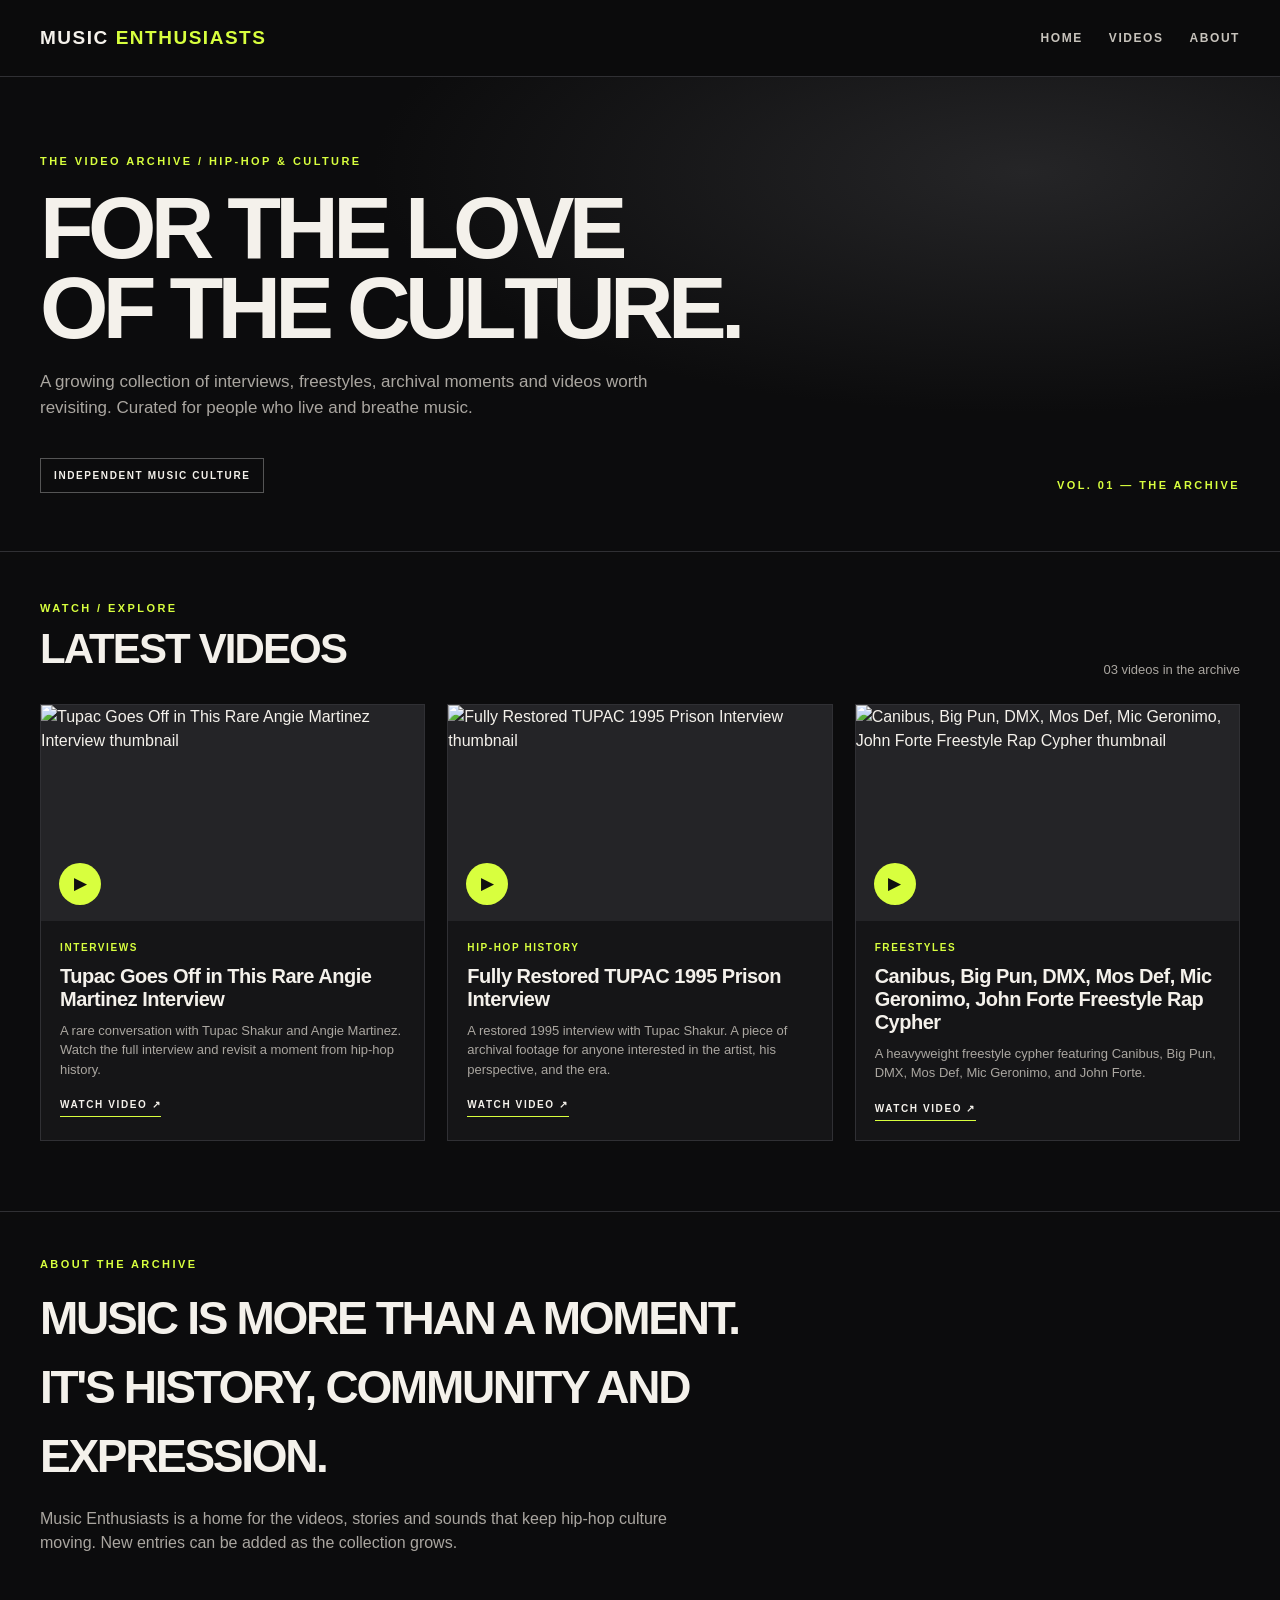
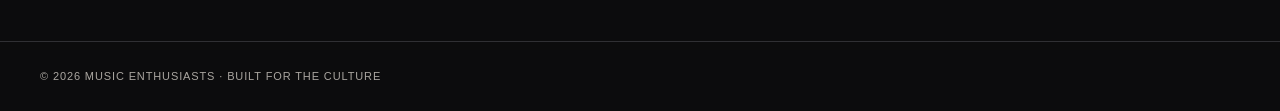
==== index.html @ efb6500b "Initial" ====
<!doctype html>
<html lang="en">
<head>
<meta charset="utf-8"><meta name="viewport" content="width=device-width,initial-scale=1">
<meta name="description" content="Music Enthusiasts — hip-hop videos, interviews, freestyles, music history and culture.">
<title>Music Enthusiasts — Video Archive</title><link rel="stylesheet" href="assets/style.css">
</head><body>
<header><div class="wrap nav">
<a class="brand" href="index.html">MUSIC <span>ENTHUSIASTS</span></a>
<nav><a href="index.html">Home</a><a href="#videos">Videos</a><a href="#about">About</a></nav>
</div></header>
<main>
<section class="hero"><div class="wrap">
<div class="kicker">The video archive / Hip-hop &amp; culture</div>
<h1>For the love<br>of the culture.</h1>
<p>A growing collection of interviews, freestyles, archival moments and videos worth revisiting. Curated for people who live and breathe music.</p>
<div class="hero-bottom"><span class="pill">Independent music culture</span><span class="kicker">Vol. 01 — The archive</span></div>
</div></section>
<section class="section" id="videos"><div class="wrap">
<div class="section-head"><div><div class="kicker">Watch / Explore</div><h2>Latest videos</h2></div><p>03 videos in the archive</p></div>
<div class="grid">
<article class="card">
  <a class="thumb" href="videos/tupac-angie-martinez-interview.html" aria-label="Watch Tupac Goes Off in This Rare Angie Martinez Interview">
    <img src="https://i.ytimg.com/vi/220GMHgr7C4/hqdefault.jpg" alt="Tupac Goes Off in This Rare Angie Martinez Interview thumbnail" loading="lazy">
    <span class="play" aria-hidden="true">▶</span>
  </a>
  <div class="card-body">
    <div class="tag">Interviews</div>
    <h3><a href="videos/tupac-angie-martinez-interview.html">Tupac Goes Off in This Rare Angie Martinez Interview</a></h3>
    <p>A rare conversation with Tupac Shakur and Angie Martinez. Watch the full interview and revisit a moment from hip-hop history.</p>
    <a class="card-link" href="videos/tupac-angie-martinez-interview.html">Watch video ↗</a>
  </div>
</article>
<article class="card">
  <a class="thumb" href="videos/tupac-1995-prison-interview.html" aria-label="Watch Fully Restored TUPAC 1995 Prison Interview">
    <img src="https://i.ytimg.com/vi/MdQbj2Sw3Fk/hqdefault.jpg" alt="Fully Restored TUPAC 1995 Prison Interview thumbnail" loading="lazy">
    <span class="play" aria-hidden="true">▶</span>
  </a>
  <div class="card-body">
    <div class="tag">Hip-Hop History</div>
    <h3><a href="videos/tupac-1995-prison-interview.html">Fully Restored TUPAC 1995 Prison Interview</a></h3>
    <p>A restored 1995 interview with Tupac Shakur. A piece of archival footage for anyone interested in the artist, his perspective, and the era.</p>
    <a class="card-link" href="videos/tupac-1995-prison-interview.html">Watch video ↗</a>
  </div>
</article>
<article class="card">
  <a class="thumb" href="videos/golden-era-rap-freestyle-cypher.html" aria-label="Watch Canibus, Big Pun, DMX, Mos Def, Mic Geronimo, John Forte Freestyle Rap Cypher">
    <img src="https://i.ytimg.com/vi/QEB7E1nCV6w/hqdefault.jpg" alt="Canibus, Big Pun, DMX, Mos Def, Mic Geronimo, John Forte Freestyle Rap Cypher thumbnail" loading="lazy">
    <span class="play" aria-hidden="true">▶</span>
  </a>
  <div class="card-body">
    <div class="tag">Freestyles</div>
    <h3><a href="videos/golden-era-rap-freestyle-cypher.html">Canibus, Big Pun, DMX, Mos Def, Mic Geronimo, John Forte Freestyle Rap Cypher</a></h3>
    <p>A heavyweight freestyle cypher featuring Canibus, Big Pun, DMX, Mos Def, Mic Geronimo, and John Forte.</p>
    <a class="card-link" href="videos/golden-era-rap-freestyle-cypher.html">Watch video ↗</a>
  </div>
</article></div>
</div></section>
<section class="section" id="about" style="border-top:1px solid var(--line);padding-top:44px">
<div class="wrap"><div class="kicker">About the archive</div><h2 style="font-size:clamp(28px,4vw,46px);letter-spacing:-.05em;text-transform:uppercase;max-width:720px;margin:12px 0">Music is more than a moment. It's history, community and expression.</h2>
<p style="color:var(--muted);max-width:650px">Music Enthusiasts is a home for the videos, stories and sounds that keep hip-hop culture moving. New entries can be added as the collection grows.</p></div>
</section>
</main>
<footer><div class="wrap">© <span id="year">2026</span> Music Enthusiasts · Built for the culture</div></footer>
</body></html>
---- assets/style.css ----
:root{--bg:#0c0c0d;--panel:#151517;--panel2:#1d1d20;--ink:#f4f1eb;--muted:#aaa6a0;--line:#303034;--accent:#d8ff3e;--max:1200px}
*{box-sizing:border-box}html{scroll-behavior:smooth}body{margin:0;background:var(--bg);color:var(--ink);font-family:Arial,Helvetica,sans-serif;line-height:1.5}
a{color:inherit;text-decoration:none}a:hover{color:var(--accent)}.wrap{width:min(var(--max),calc(100% - 44px));margin:auto}
header{border-bottom:1px solid var(--line);background:#0c0c0df2;position:sticky;top:0;z-index:10;backdrop-filter:blur(12px)}
.nav{height:76px;display:flex;align-items:center;justify-content:space-between;gap:25px}.brand{font-size:19px;font-weight:900;letter-spacing:.08em;text-transform:uppercase}.brand span{color:var(--accent)}
nav{display:flex;gap:26px;font-size:12px;font-weight:800;letter-spacing:.13em;text-transform:uppercase;color:#c7c3bc}
.hero{padding:76px 0 58px;border-bottom:1px solid var(--line);background:radial-gradient(ellipse at 80% 20%,#252527 0,transparent 45%)}
.kicker{font-size:11px;letter-spacing:.22em;text-transform:uppercase;color:var(--accent);font-weight:800}
h1{font-size:clamp(42px,7vw,88px);line-height:.92;letter-spacing:-.065em;text-transform:uppercase;margin:18px 0 20px;max-width:850px}
.hero p{max-width:620px;color:var(--muted);font-size:17px;margin:0}
.hero-bottom{display:flex;justify-content:space-between;align-items:end;gap:20px;margin-top:38px}
.pill{display:inline-block;border:1px solid #555;padding:9px 13px;font-size:10px;letter-spacing:.16em;text-transform:uppercase;font-weight:800}
.section{padding:48px 0 70px}.section-head{display:flex;justify-content:space-between;align-items:end;gap:20px;margin-bottom:24px}
.section-head h2{font-size:clamp(26px,4vw,42px);letter-spacing:-.045em;text-transform:uppercase;margin:0}
.section-head p{color:var(--muted);font-size:13px;margin:0}
.grid{display:grid;grid-template-columns:repeat(3,minmax(0,1fr));gap:22px}
.card{background:var(--panel);border:1px solid var(--line);transition:transform .2s,border-color .2s;overflow:hidden}
.card:hover{transform:translateY(-4px);border-color:#777}
.thumb{display:block;position:relative;aspect-ratio:16/9;background:#242427;overflow:hidden}
.thumb img{width:100%;height:100%;object-fit:cover;display:block;transition:transform .3s}
.card:hover .thumb img{transform:scale(1.035)}
.play{position:absolute;left:18px;bottom:16px;background:var(--accent);color:#101010;width:42px;height:42px;border-radius:50%;display:grid;place-items:center;font-size:17px}
.card-body{padding:19px}.tag{color:var(--accent);font-size:10px;text-transform:uppercase;letter-spacing:.16em;font-weight:800}
.card h3{font-size:20px;line-height:1.15;letter-spacing:-.025em;margin:10px 0 10px}.card p{color:var(--muted);font-size:13px;margin:0}
.card-link{display:inline-block;margin-top:18px;font-size:10px;letter-spacing:.16em;text-transform:uppercase;font-weight:900;border-bottom:1px solid var(--accent);padding-bottom:4px}
.empty-note{border:1px dashed #454549;padding:28px;color:var(--muted);font-size:14px}
footer{border-top:1px solid var(--line);padding:26px 0;color:var(--muted);font-size:11px;letter-spacing:.08em;text-transform:uppercase}
.video-hero{padding:38px 0 22px}.crumb{font-size:11px;text-transform:uppercase;letter-spacing:.15em;color:var(--muted);margin-bottom:25px}
.player{aspect-ratio:16/9;background:#000;border:1px solid var(--line);width:100%}.player iframe{width:100%;height:100%;border:0}
.video-layout{display:grid;grid-template-columns:minmax(0,1fr) 300px;gap:36px;padding:26px 0 70px}
.video-title{font-size:clamp(30px,5vw,52px);line-height:1;letter-spacing:-.05em;margin:14px 0}
.video-desc{color:var(--muted);max-width:760px}.sidebox{background:var(--panel);border:1px solid var(--line);padding:20px;height:max-content}
.sidebox h3{font-size:12px;text-transform:uppercase;letter-spacing:.16em;margin:0 0 14px}.sidebox p{font-size:13px;color:var(--muted)}
.back{display:inline-block;margin-top:12px;color:var(--accent);font-size:11px;text-transform:uppercase;letter-spacing:.15em;font-weight:800}
@media(max-width:850px){.grid{grid-template-columns:repeat(2,minmax(0,1fr))}.video-layout{grid-template-columns:1fr}.sidebox{max-width:none}}
@media(max-width:600px){.wrap{width:min(100% - 28px,var(--max))}.nav{height:auto;min-height:70px;flex-wrap:wrap;padding:15px 0}nav{width:100%;gap:16px;overflow:auto;padding-bottom:4px}.hero{padding:54px 0 42px}.hero-bottom{align-items:start;flex-direction:column}.grid{grid-template-columns:1fr}.section{padding:36px 0 52px}.section-head{align-items:start;flex-direction:column}.video-layout{padding-top:18px}}
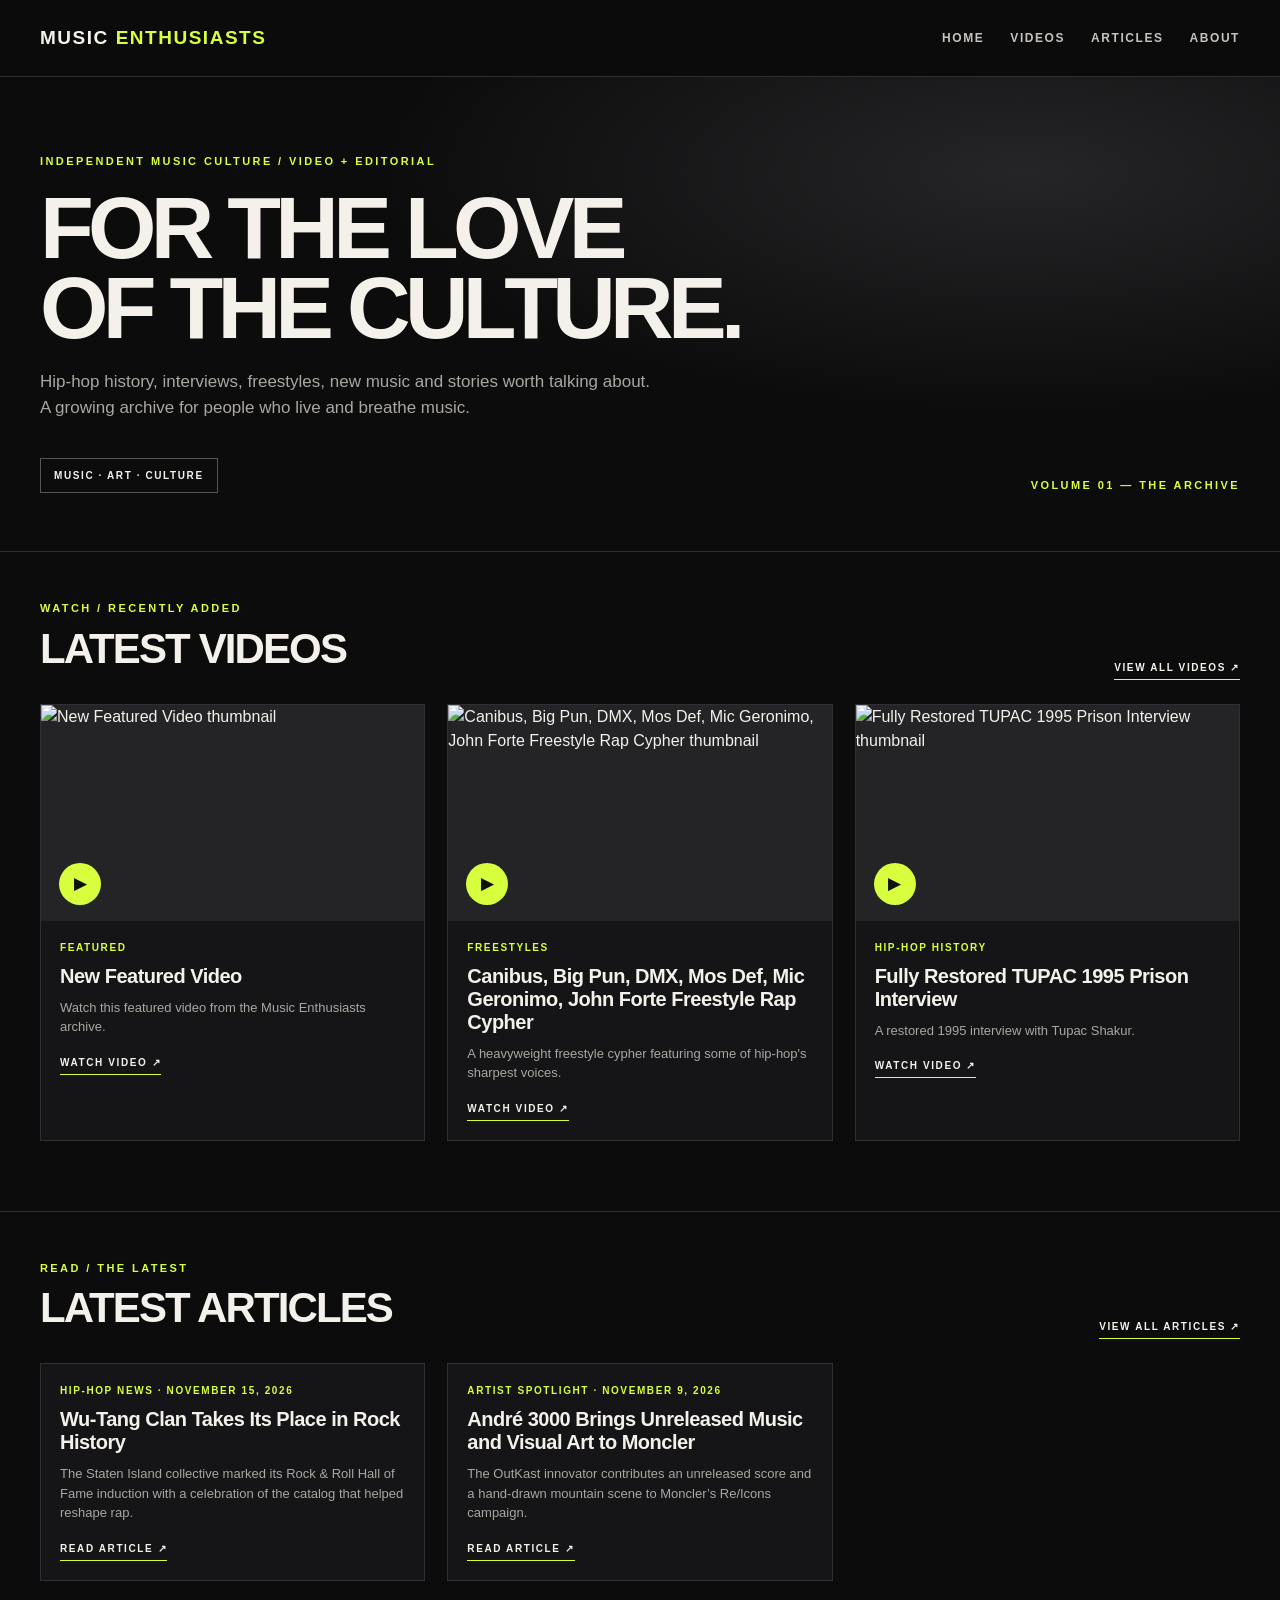
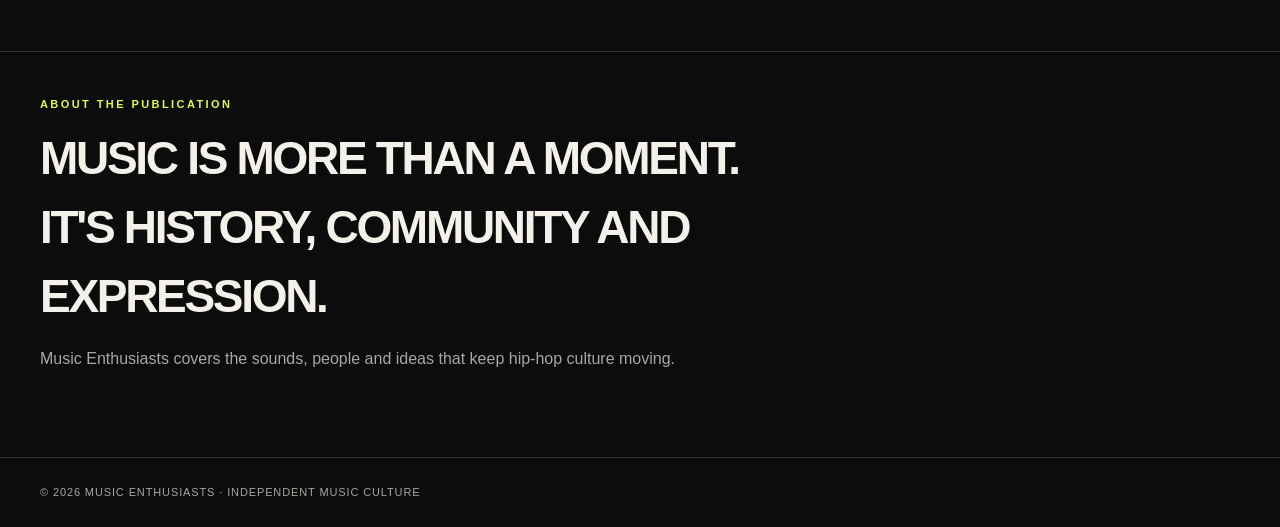
==== commit 00c790d7: "v2" ====
--- a/index.html
+++ b/index.html
@@ -1,65 +1,13 @@
-<!doctype html>
-<html lang="en">
-<head>
-<meta charset="utf-8"><meta name="viewport" content="width=device-width,initial-scale=1">
-<meta name="description" content="Music Enthusiasts — hip-hop videos, interviews, freestyles, music history and culture.">
-<title>Music Enthusiasts — Video Archive</title><link rel="stylesheet" href="assets/style.css">
-</head><body>
-<header><div class="wrap nav">
-<a class="brand" href="index.html">MUSIC <span>ENTHUSIASTS</span></a>
-<nav><a href="index.html">Home</a><a href="#videos">Videos</a><a href="#about">About</a></nav>
-</div></header>
-<main>
-<section class="hero"><div class="wrap">
-<div class="kicker">The video archive / Hip-hop &amp; culture</div>
-<h1>For the love<br>of the culture.</h1>
-<p>A growing collection of interviews, freestyles, archival moments and videos worth revisiting. Curated for people who live and breathe music.</p>
-<div class="hero-bottom"><span class="pill">Independent music culture</span><span class="kicker">Vol. 01 — The archive</span></div>
-</div></section>
-<section class="section" id="videos"><div class="wrap">
-<div class="section-head"><div><div class="kicker">Watch / Explore</div><h2>Latest videos</h2></div><p>03 videos in the archive</p></div>
-<div class="grid">
-<article class="card">
-  <a class="thumb" href="videos/tupac-angie-martinez-interview.html" aria-label="Watch Tupac Goes Off in This Rare Angie Martinez Interview">
-    <img src="https://i.ytimg.com/vi/220GMHgr7C4/hqdefault.jpg" alt="Tupac Goes Off in This Rare Angie Martinez Interview thumbnail" loading="lazy">
-    <span class="play" aria-hidden="true">▶</span>
-  </a>
-  <div class="card-body">
-    <div class="tag">Interviews</div>
-    <h3><a href="videos/tupac-angie-martinez-interview.html">Tupac Goes Off in This Rare Angie Martinez Interview</a></h3>
-    <p>A rare conversation with Tupac Shakur and Angie Martinez. Watch the full interview and revisit a moment from hip-hop history.</p>
-    <a class="card-link" href="videos/tupac-angie-martinez-interview.html">Watch video ↗</a>
-  </div>
-</article>
-<article class="card">
-  <a class="thumb" href="videos/tupac-1995-prison-interview.html" aria-label="Watch Fully Restored TUPAC 1995 Prison Interview">
-    <img src="https://i.ytimg.com/vi/MdQbj2Sw3Fk/hqdefault.jpg" alt="Fully Restored TUPAC 1995 Prison Interview thumbnail" loading="lazy">
-    <span class="play" aria-hidden="true">▶</span>
-  </a>
-  <div class="card-body">
-    <div class="tag">Hip-Hop History</div>
-    <h3><a href="videos/tupac-1995-prison-interview.html">Fully Restored TUPAC 1995 Prison Interview</a></h3>
-    <p>A restored 1995 interview with Tupac Shakur. A piece of archival footage for anyone interested in the artist, his perspective, and the era.</p>
-    <a class="card-link" href="videos/tupac-1995-prison-interview.html">Watch video ↗</a>
-  </div>
-</article>
-<article class="card">
-  <a class="thumb" href="videos/golden-era-rap-freestyle-cypher.html" aria-label="Watch Canibus, Big Pun, DMX, Mos Def, Mic Geronimo, John Forte Freestyle Rap Cypher">
-    <img src="https://i.ytimg.com/vi/QEB7E1nCV6w/hqdefault.jpg" alt="Canibus, Big Pun, DMX, Mos Def, Mic Geronimo, John Forte Freestyle Rap Cypher thumbnail" loading="lazy">
-    <span class="play" aria-hidden="true">▶</span>
-  </a>
-  <div class="card-body">
-    <div class="tag">Freestyles</div>
-    <h3><a href="videos/golden-era-rap-freestyle-cypher.html">Canibus, Big Pun, DMX, Mos Def, Mic Geronimo, John Forte Freestyle Rap Cypher</a></h3>
-    <p>A heavyweight freestyle cypher featuring Canibus, Big Pun, DMX, Mos Def, Mic Geronimo, and John Forte.</p>
-    <a class="card-link" href="videos/golden-era-rap-freestyle-cypher.html">Watch video ↗</a>
-  </div>
-</article></div>
-</div></section>
-<section class="section" id="about" style="border-top:1px solid var(--line);padding-top:44px">
-<div class="wrap"><div class="kicker">About the archive</div><h2 style="font-size:clamp(28px,4vw,46px);letter-spacing:-.05em;text-transform:uppercase;max-width:720px;margin:12px 0">Music is more than a moment. It's history, community and expression.</h2>
-<p style="color:var(--muted);max-width:650px">Music Enthusiasts is a home for the videos, stories and sounds that keep hip-hop culture moving. New entries can be added as the collection grows.</p></div>
-</section>
-</main>
-<footer><div class="wrap">© <span id="year">2026</span> Music Enthusiasts · Built for the culture</div></footer>
-</body></html>+<!doctype html><html lang="en"><head><meta charset="utf-8"><meta name="viewport" content="width=device-width,initial-scale=1"><meta name="description" content="Music Enthusiasts — hip-hop videos, news, interviews and culture."><title>Music Enthusiasts — Hip-Hop & Culture</title><link rel="stylesheet" href="assets/style.css"></head><body>
+<header><div class="wrap nav"><a class="brand" href="index.html">MUSIC <span>ENTHUSIASTS</span></a><nav><a href="index.html">Home</a><a href="all-videos.html">Videos</a><a href="#articles">Articles</a><a href="#about">About</a></nav></div></header>
+<main><section class="hero"><div class="wrap"><div class="kicker">Independent music culture / Video + editorial</div><h1>For the love<br>of the culture.</h1><p>Hip-hop history, interviews, freestyles, new music and stories worth talking about. A growing archive for people who live and breathe music.</p><div class="hero-bottom"><span class="pill">Music · Art · Culture</span><span class="kicker">Volume 01 — The archive</span></div></div></section>
+<section class="section" id="videos"><div class="wrap"><div class="section-head"><div><div class="kicker">Watch / Recently added</div><h2>Latest videos</h2></div><a class="card-link" href="all-videos.html">View all videos ↗</a></div><div class="grid" id="latest-videos"><article class="card video-card" data-date=""><a class="thumb" href="videos/new-featured-video.html"><img src="https://i.ytimg.com/vi/prmQgSpV3fA/hqdefault.jpg" alt="New Featured Video thumbnail" loading="lazy"><span class="play">▶</span></a><div class="card-body"><div class="tag">Featured</div><h3><a href="videos/new-featured-video.html">New Featured Video</a></h3><p>Watch this featured video from the Music Enthusiasts archive.</p><a class="card-link" href="videos/new-featured-video.html">Watch video ↗</a></div></article><article class="card video-card" data-date=""><a class="thumb" href="videos/golden-era-rap-freestyle-cypher.html"><img src="https://i.ytimg.com/vi/QEB7E1nCV6w/hqdefault.jpg" alt="Canibus, Big Pun, DMX, Mos Def, Mic Geronimo, John Forte Freestyle Rap Cypher thumbnail" loading="lazy"><span class="play">▶</span></a><div class="card-body"><div class="tag">Freestyles</div><h3><a href="videos/golden-era-rap-freestyle-cypher.html">Canibus, Big Pun, DMX, Mos Def, Mic Geronimo, John Forte Freestyle Rap Cypher</a></h3><p>A heavyweight freestyle cypher featuring some of hip-hop's sharpest voices.</p><a class="card-link" href="videos/golden-era-rap-freestyle-cypher.html">Watch video ↗</a></div></article><article class="card video-card" data-date=""><a class="thumb" href="videos/tupac-1995-prison-interview.html"><img src="https://i.ytimg.com/vi/MdQbj2Sw3Fk/hqdefault.jpg" alt="Fully Restored TUPAC 1995 Prison Interview thumbnail" loading="lazy"><span class="play">▶</span></a><div class="card-body"><div class="tag">Hip-Hop History</div><h3><a href="videos/tupac-1995-prison-interview.html">Fully Restored TUPAC 1995 Prison Interview</a></h3><p>A restored 1995 interview with Tupac Shakur.</p><a class="card-link" href="videos/tupac-1995-prison-interview.html">Watch video ↗</a></div></article><article class="card video-card" data-date=""><a class="thumb" href="videos/tupac-angie-martinez-interview.html"><img src="https://i.ytimg.com/vi/220GMHgr7C4/hqdefault.jpg" alt="Tupac Goes Off in This Rare Angie Martinez Interview thumbnail" loading="lazy"><span class="play">▶</span></a><div class="card-body"><div class="tag">Interviews</div><h3><a href="videos/tupac-angie-martinez-interview.html">Tupac Goes Off in This Rare Angie Martinez Interview</a></h3><p>A rare conversation with Tupac Shakur and Angie Martinez.</p><a class="card-link" href="videos/tupac-angie-martinez-interview.html">Watch video ↗</a></div></article></div></div></section>
+<section class="section" id="articles" style="border-top:1px solid var(--line)"><div class="wrap"><div class="section-head"><div><div class="kicker">Read / The latest</div><h2>Latest articles</h2></div><a class="card-link" href="all-articles.html">View all articles ↗</a></div><div class="grid"><article class="card"><div class="card-body"><div class="tag">Hip-Hop News · November 15, 2026</div><h3><a href="articles/wu-tang-rock-hall-2026.html">Wu-Tang Clan Takes Its Place in Rock History</a></h3><p>The Staten Island collective marked its Rock &amp; Roll Hall of Fame induction with a celebration of the catalog that helped reshape rap.</p><a class="card-link" href="articles/wu-tang-rock-hall-2026.html">Read article ↗</a></div></article><article class="card"><div class="card-body"><div class="tag">Artist Spotlight · November 9, 2026</div><h3><a href="articles/andre-3000-moncler-mountain-vision.html">André 3000 Brings Unreleased Music and Visual Art to Moncler</a></h3><p>The OutKast innovator contributes an unreleased score and a hand-drawn mountain scene to Moncler’s Re/Icons campaign.</p><a class="card-link" href="articles/andre-3000-moncler-mountain-vision.html">Read article ↗</a></div></article></div></div></section>
+<section class="section" id="about" style="border-top:1px solid var(--line);padding-top:44px"><div class="wrap"><div class="kicker">About the publication</div><h2 style="font-size:clamp(28px,4vw,46px);letter-spacing:-.05em;text-transform:uppercase;max-width:720px;margin:12px 0">Music is more than a moment. It's history, community and expression.</h2><p style="color:var(--muted);max-width:650px">Music Enthusiasts covers the sounds, people and ideas that keep hip-hop culture moving.</p></div></section></main>
+<footer><div class="wrap">© 2026 Music Enthusiasts · Independent music culture</div></footer>
+<script>
+const cards=[...document.querySelectorAll('#latest-videos .video-card')];
+cards.sort((a,b)=>(Date.parse(b.dataset.date)||0)-(Date.parse(a.dataset.date)||0));
+const latest=document.getElementById('latest-videos');
+cards.forEach((card,i)=>{card.hidden=i>=3;latest.appendChild(card);});
+</script></body></html>
--- a/assets/style.css
+++ b/assets/style.css
@@ -35,3 +35,5 @@
 .back{display:inline-block;margin-top:12px;color:var(--accent);font-size:11px;text-transform:uppercase;letter-spacing:.15em;font-weight:800}
 @media(max-width:850px){.grid{grid-template-columns:repeat(2,minmax(0,1fr))}.video-layout{grid-template-columns:1fr}.sidebox{max-width:none}}
 @media(max-width:600px){.wrap{width:min(100% - 28px,var(--max))}.nav{height:auto;min-height:70px;flex-wrap:wrap;padding:15px 0}nav{width:100%;gap:16px;overflow:auto;padding-bottom:4px}.hero{padding:54px 0 42px}.hero-bottom{align-items:start;flex-direction:column}.grid{grid-template-columns:1fr}.section{padding:36px 0 52px}.section-head{align-items:start;flex-direction:column}.video-layout{padding-top:18px}}
+
+.article-body{max-width:760px}.article-body p{font-size:17px;line-height:1.8;color:#d3d0ca;margin:0 0 22px}.article-body .source-credit{font-size:13px;color:var(--muted);border-top:1px solid var(--line);padding-top:20px;margin-top:32px}.article-body .source-credit a{color:var(--accent)}.video-card[hidden]{display:none}
